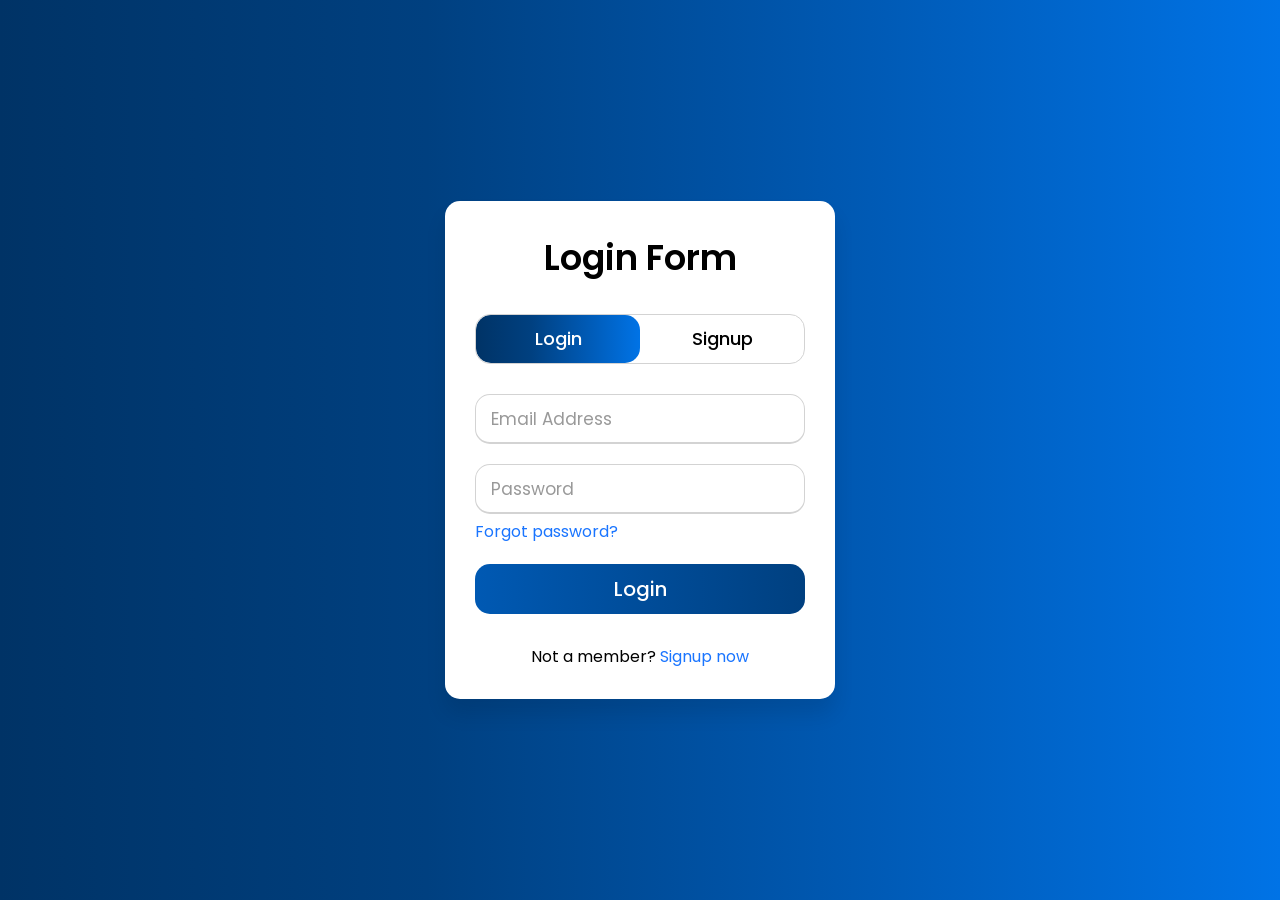
==== login/index.html @ 61959282 "Add files via upload" ====
<!DOCTYPE html>
<html lang="en">

  <head>
    <meta charset="UTF-8">
    <title>login &amp; signup form with html css &amp; javascript</title>
    <link rel="stylesheet" href="./style.css">

  </head>
    
  <body>
  <div class="wrapper">
      <div class="title-text">
        <div class="title login">Login Form</div>
        <div class="title signup">Signup Form</div>
      </div>
      <div class="form-container">
        <div class="slide-controls">
          <input type="radio" name="slide" id="login" checked>
          <input type="radio" name="slide" id="signup">
          <label for="login" class="slide login">Login</label>
          <label for="signup" class="slide signup">Signup</label>
          <div class="slider-tab"></div>
        </div>
        <div class="form-inner">
          <form action="#" class="login">
            <div class="field">
              <input type="text" placeholder="Email Address" required>
            </div>
            <div class="field">
              <input type="password" placeholder="Password" required>
            </div>
            <div class="pass-link"><a href="#">Forgot password?</a></div>
            <div class="field btn">
              <div class="btn-layer"></div>
              <input type="submit" value="Login">
            </div>
            <div class="signup-link">Not a member? <a href="">Signup now</a></div>
          </form>
          <form action="#" class="signup">
            <div class="field">
              <input type="text" placeholder="Email Address" required>
            </div>
            <div class="field">
              <input type="password" placeholder="Password" required>
            </div>
            <div class="field">
              <input type="password" placeholder="Confirm password" required>
            </div>
            <div class="field btn">
              <div class="btn-layer"></div>
              <input type="submit" value="Signup">
            </div>
          </form>
        </div>
      </div>
    </div>
    <script  src="./script.js"></script>

  </body>
  
</html>
---- login/style.css ----
@import url('https://fonts.googleapis.com/css?family=Poppins:400,500,600,700&display=swap');
*{
  margin: 0;
  padding: 0;
  box-sizing: border-box;
  font-family: 'Poppins', sans-serif;
}
html,body{
  display: grid;
  height: 100%;
  width: 100%;
  place-items: center;
  background: -webkit-linear-gradient(left, #003366,#004080,#0059b3
, #0073e6);
}
::selection{
  background: #1a75ff;
  color: #fff;
}
.wrapper{
  overflow: hidden;
  max-width: 390px;
  background: #fff;
  padding: 30px;
  border-radius: 15px;
  box-shadow: 0px 15px 20px rgba(0,0,0,0.1);
}
.wrapper .title-text{
  display: flex;
  width: 200%;
}
.wrapper .title{
  width: 50%;
  font-size: 35px;
  font-weight: 600;
  text-align: center;
  transition: all 0.6s cubic-bezier(0.68,-0.55,0.265,1.55);
}
.wrapper .slide-controls{
  position: relative;
  display: flex;
  height: 50px;
  width: 100%;
  overflow: hidden;
  margin: 30px 0 10px 0;
  justify-content: space-between;
  border: 1px solid lightgrey;
  border-radius: 15px;
}
.slide-controls .slide{
  height: 100%;
  width: 100%;
  color: #fff;
  font-size: 18px;
  font-weight: 500;
  text-align: center;
  line-height: 48px;
  cursor: pointer;
  z-index: 1;
  transition: all 0.6s ease;
}
.slide-controls label.signup{
  color: #000;
}
.slide-controls .slider-tab{
  position: absolute;
  height: 100%;
  width: 50%;
  left: 0;
  z-index: 0;
  border-radius: 15px;
  background: -webkit-linear-gradient(left,#003366,#004080,#0059b3
, #0073e6);
  transition: all 0.6s cubic-bezier(0.68,-0.55,0.265,1.55);
}
input[type="radio"]{
  display: none;
}
#signup:checked ~ .slider-tab{
  left: 50%;
}
#signup:checked ~ label.signup{
  color: #fff;
  cursor: default;
  user-select: none;
}
#signup:checked ~ label.login{
  color: #000;
}
#login:checked ~ label.signup{
  color: #000;
}
#login:checked ~ label.login{
  cursor: default;
  user-select: none;
}
.wrapper .form-container{
  width: 100%;
  overflow: hidden;
}
.form-container .form-inner{
  display: flex;
  width: 200%;
}
.form-container .form-inner form{
  width: 50%;
  transition: all 0.6s cubic-bezier(0.68,-0.55,0.265,1.55);
}
.form-inner form .field{
  height: 50px;
  width: 100%;
  margin-top: 20px;
}
.form-inner form .field input{
  height: 100%;
  width: 100%;
  outline: none;
  padding-left: 15px;
  border-radius: 15px;
  border: 1px solid lightgrey;
  border-bottom-width: 2px;
  font-size: 17px;
  transition: all 0.3s ease;
}
.form-inner form .field input:focus{
  border-color: #1a75ff;
  /* box-shadow: inset 0 0 3px #fb6aae; */
}
.form-inner form .field input::placeholder{
  color: #999;
  transition: all 0.3s ease;
}
form .field input:focus::placeholder{
  color: #1a75ff;
}
.form-inner form .pass-link{
  margin-top: 5px;
}
.form-inner form .signup-link{
  text-align: center;
  margin-top: 30px;
}
.form-inner form .pass-link a,
.form-inner form .signup-link a{
  color: #1a75ff;
  text-decoration: none;
}
.form-inner form .pass-link a:hover,
.form-inner form .signup-link a:hover{
  text-decoration: underline;
}
form .btn{
  height: 50px;
  width: 100%;
  border-radius: 15px;
  position: relative;
  overflow: hidden;
}
form .btn .btn-layer{
  height: 100%;
  width: 300%;
  position: absolute;
  left: -100%;
  background: -webkit-linear-gradient(right,#003366,#004080,#0059b3
, #0073e6);
  border-radius: 15px;
  transition: all 0.4s ease;;
}
form .btn:hover .btn-layer{
  left: 0;
}
form .btn input[type="submit"]{
  height: 100%;
  width: 100%;
  z-index: 1;
  position: relative;
  background: none;
  border: none;
  color: #fff;
  padding-left: 0;
  border-radius: 15px;
  font-size: 20px;
  font-weight: 500;
  cursor: pointer;
}
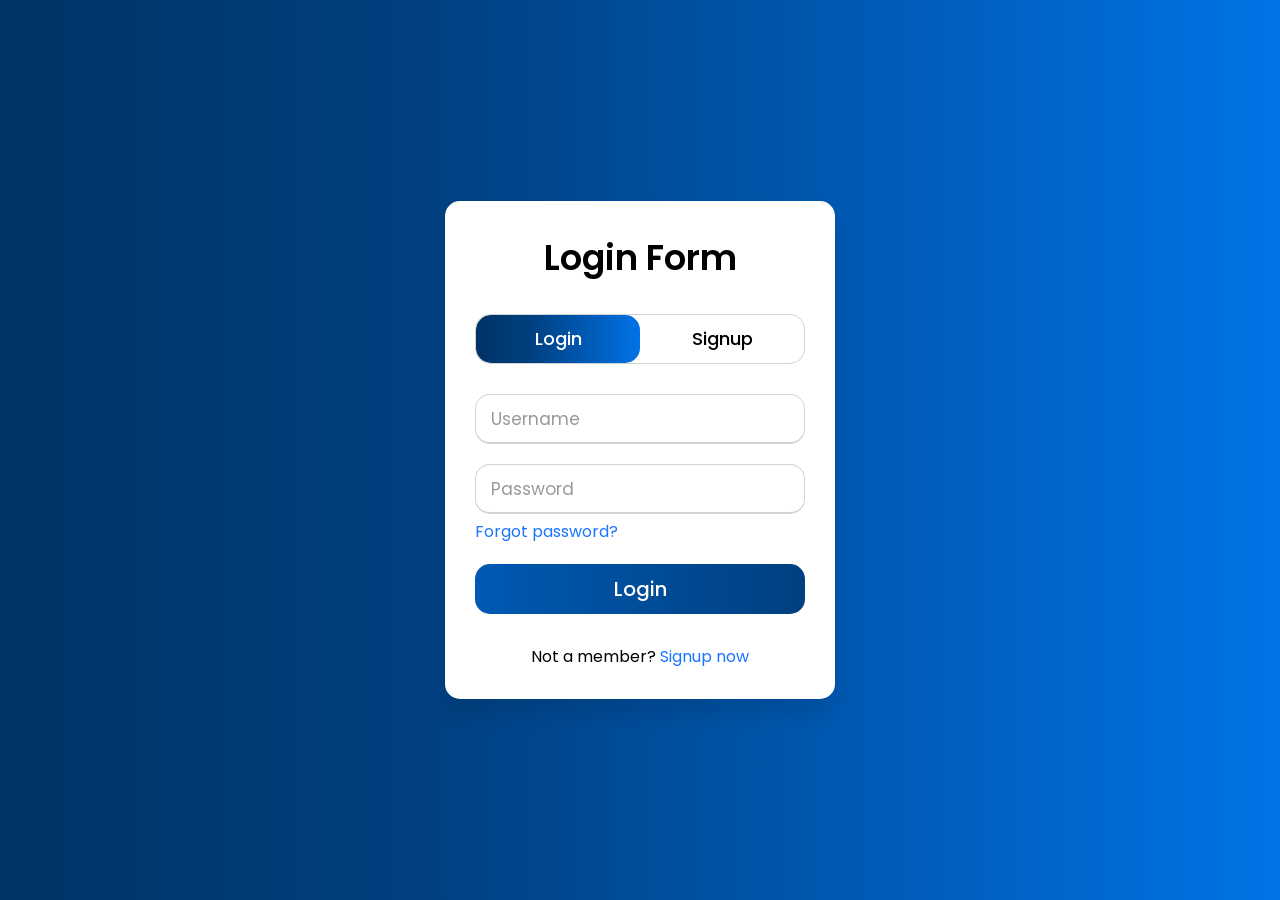
==== commit 9dbb28df: "Update index.html" ====
--- a/login/index.html
+++ b/login/index.html
@@ -25,7 +25,7 @@
         <div class="form-inner">
           <form action="#" class="login">
             <div class="field">
-              <input type="text" placeholder="Email Address" required>
+              <input type="text" placeholder="Username" required>
             </div>
             <div class="field">
               <input type="password" placeholder="Password" required>
@@ -39,7 +39,7 @@
           </form>
           <form action="#" class="signup">
             <div class="field">
-              <input type="text" placeholder="Email Address" required>
+              <input type="email" placeholder="Email Address" required>
             </div>
             <div class="field">
               <input type="password" placeholder="Password" required>
@@ -56,7 +56,10 @@
       </div>
     </div>
     <script  src="./script.js"></script>
-
+    <div id="alertBox" class="alert" style="display:none;"></div>
+   </form>
+    
+  <script src="js/login.js"></script>
   </body>
   
 </html>
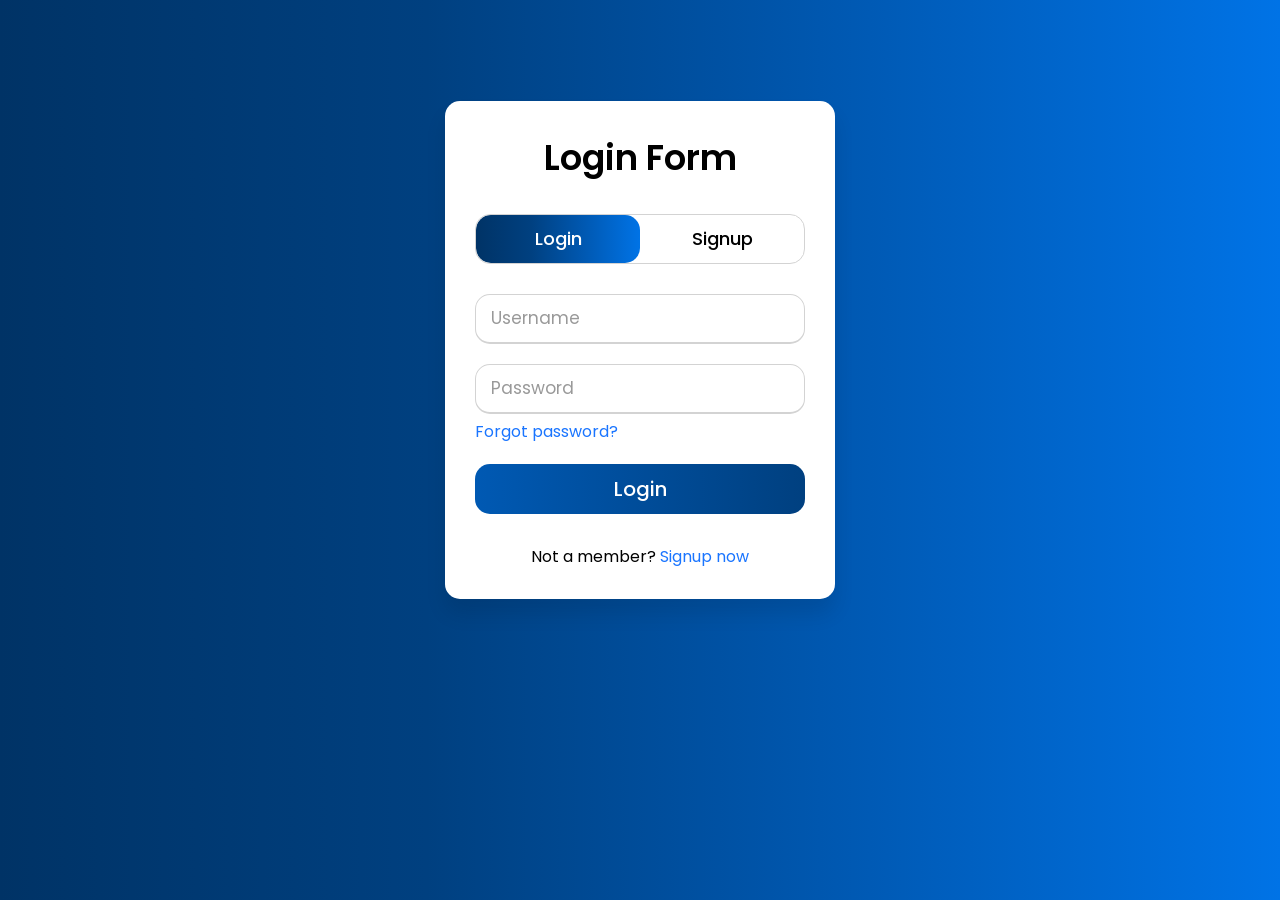
==== commit 5a360704: "Update index.html" ====
--- a/login/index.html
+++ b/login/index.html
@@ -60,6 +60,8 @@
    </form>
     
   <script src="js/login.js"></script>
+  <p id="message"></p>
+  <script src="js/register.js" defer></script>
   </body>
   
 </html>
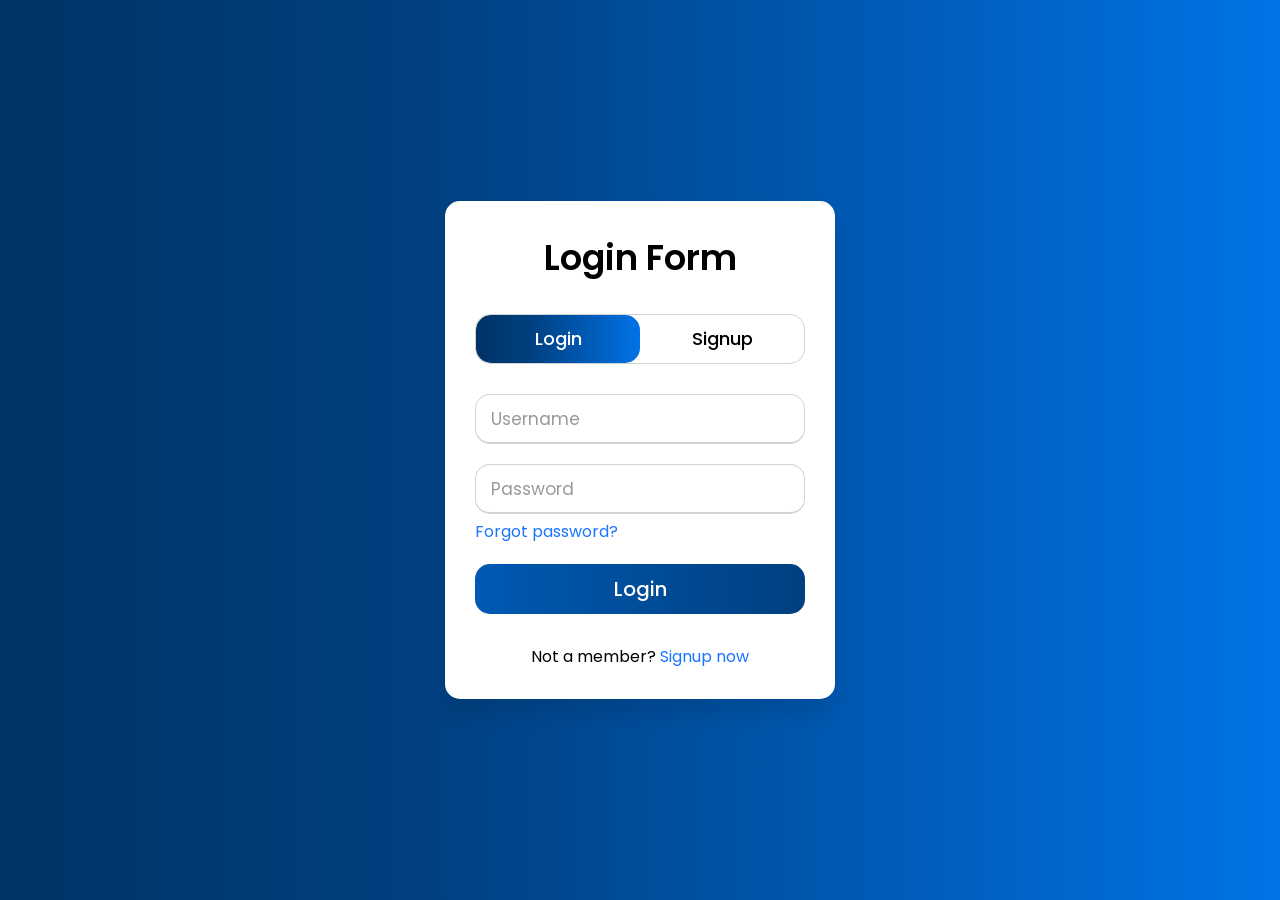
==== commit 76df1f60: "Update index.html" ====
--- a/login/index.html
+++ b/login/index.html
@@ -56,12 +56,7 @@
       </div>
     </div>
     <script  src="./script.js"></script>
-    <div id="alertBox" class="alert" style="display:none;"></div>
-   </form>
     
-  <script src="js/login.js"></script>
-  <p id="message"></p>
-  <script src="js/register.js" defer></script>
   </body>
   
 </html>
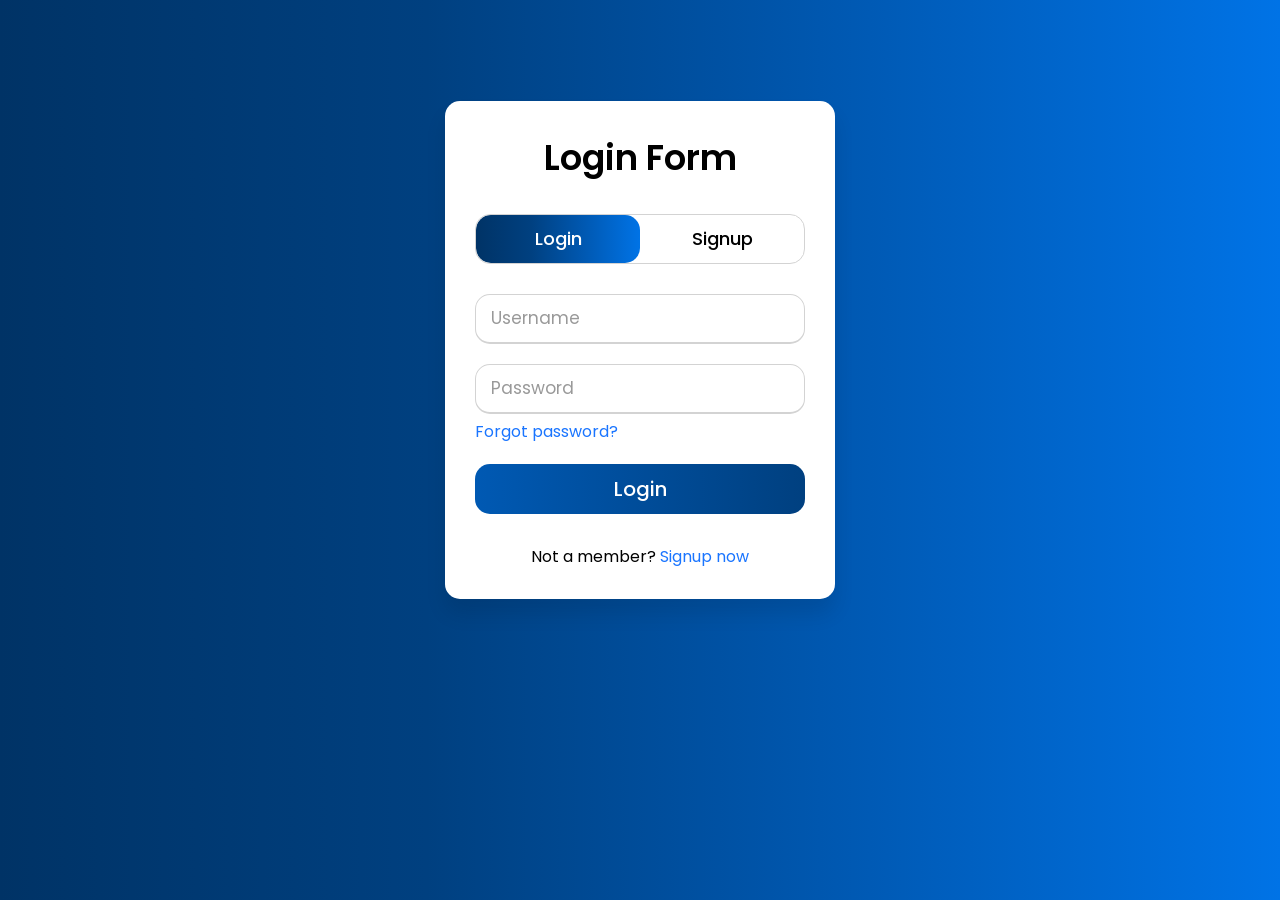
==== commit fb3a394c: "Update index.html" ====
--- a/login/index.html
+++ b/login/index.html
@@ -56,7 +56,12 @@
       </div>
     </div>
     <script  src="./script.js"></script>
+    <div id="alertBox" class="alert" style="display:none;"></div>
+   </form>
     
+  <script src="js/login.js"></script>
+  <p id="message"></p>
+  <script src="js/register.js" defer></script>
   </body>
   
 </html>
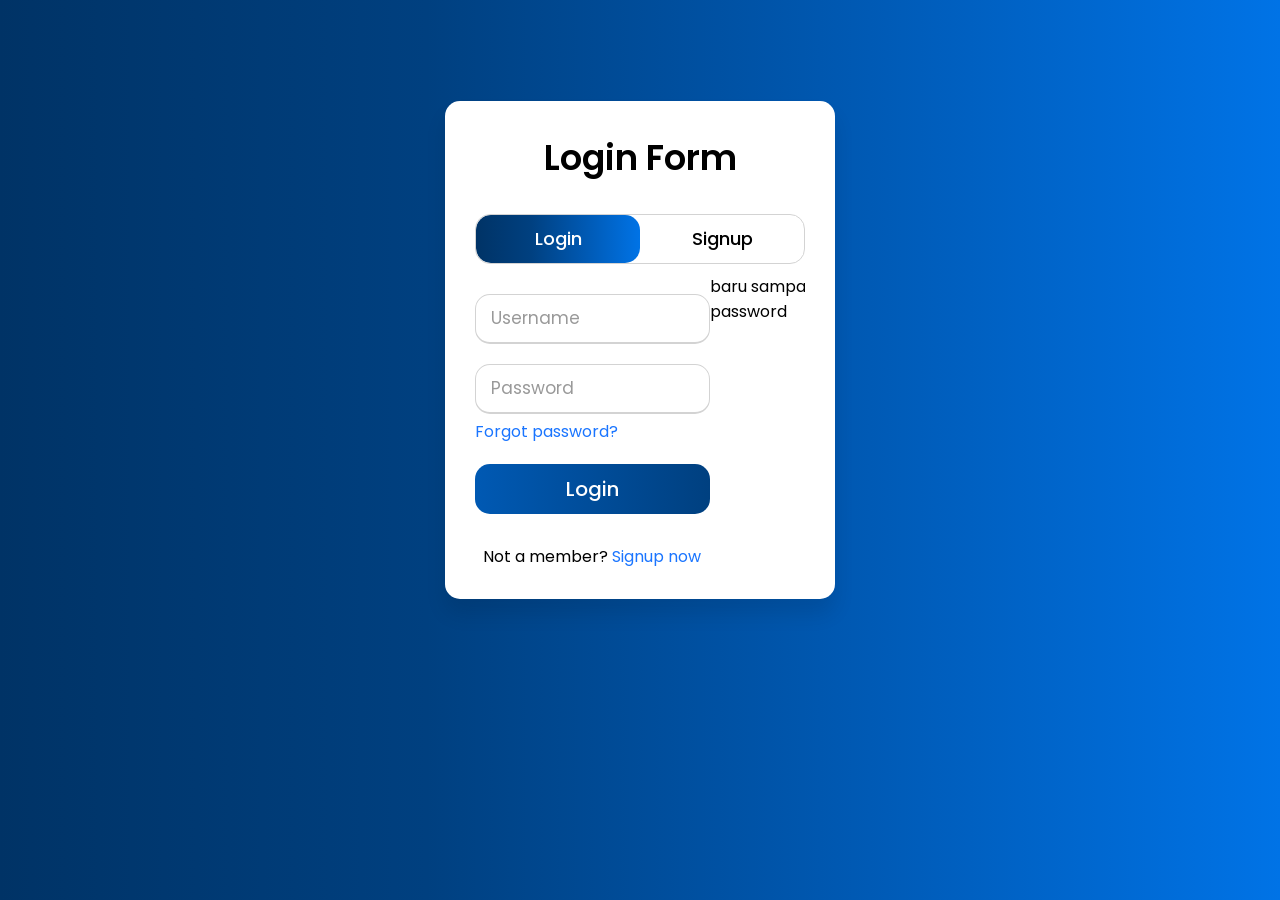
==== commit b79f5857: "Update index.html" ====
--- a/login/index.html
+++ b/login/index.html
@@ -23,20 +23,25 @@
           <div class="slider-tab"></div>
         </div>
         <div class="form-inner">
-          <form action="#" class="login">
+
+          
+          <form action="#" class="login" id ="loginForm">
             <div class="field">
-              <input type="text" placeholder="Username" required>
+              <input type="text" placeholder="Username" required id="username">
             </div>
             <div class="field">
-              <input type="password" placeholder="Password" required>
+              <input type="password" placeholder="Password" required id="password">
             </div>
-            <div class="pass-link"><a href="#">Forgot password?</a></div>
+            <div class="pass-link">
+              <a href="#">Forgot password?</a></div>
             <div class="field btn">
-              <div class="btn-layer"></div>
+              <div class="btn-layer"></div> 
               <input type="submit" value="Login">
             </div>
             <div class="signup-link">Not a member? <a href="">Signup now</a></div>
           </form>
+baru sampai required id password
+          
           <form action="#" class="signup">
             <div class="field">
               <input type="email" placeholder="Email Address" required>
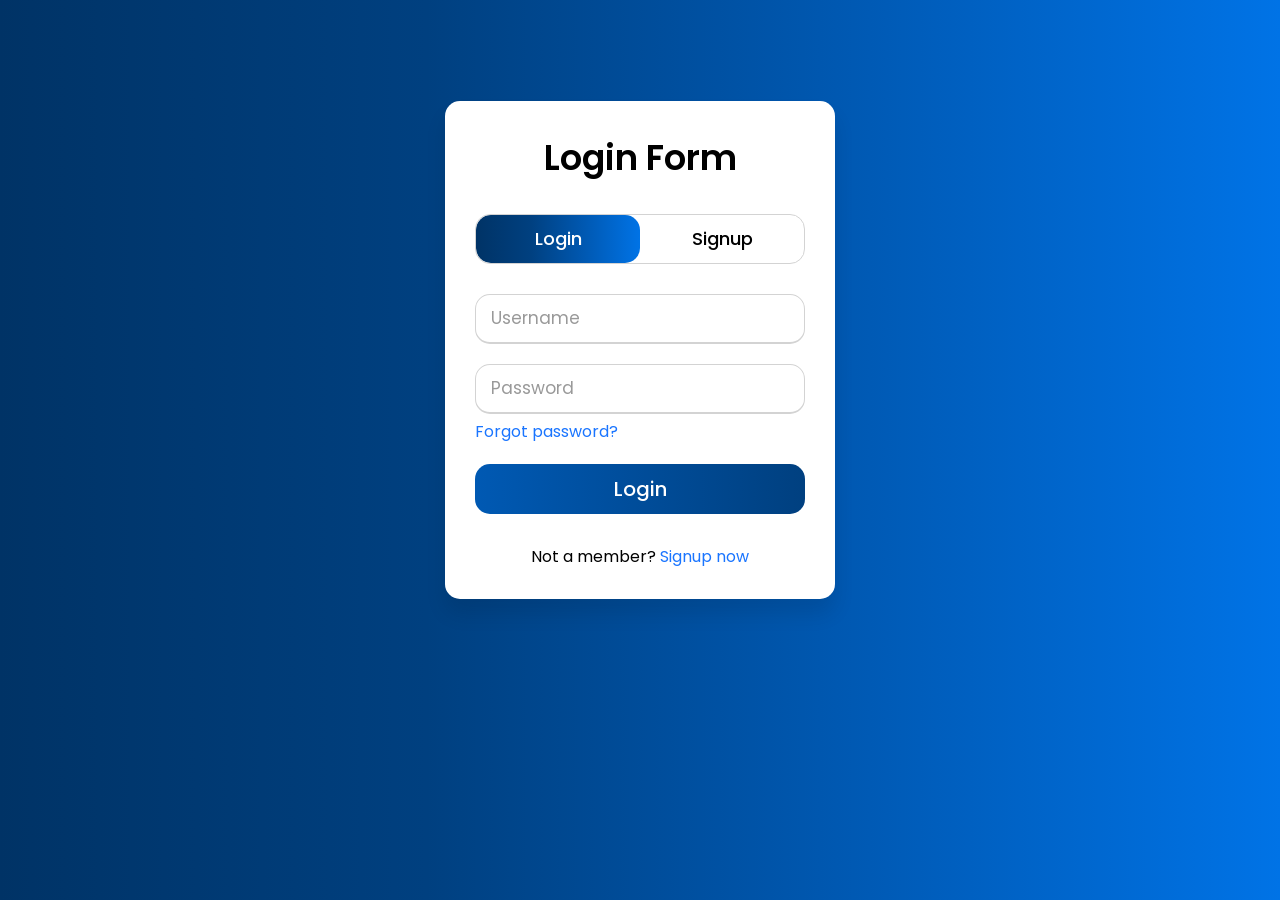
==== commit e6797b5c: "Remove unnecessary comment in login form" ====
--- a/login/index.html
+++ b/login/index.html
@@ -40,17 +40,16 @@
             </div>
             <div class="signup-link">Not a member? <a href="">Signup now</a></div>
           </form>
-baru sampai required id password
           
           <form action="#" class="signup">
             <div class="field">
-              <input type="email" placeholder="Email Address" required>
+              <input type="email" placeholder="Email Address" required id="email">
             </div>
             <div class="field">
-              <input type="password" placeholder="Password" required>
+              <input type="password" placeholder="Password" required id="password">
             </div>
             <div class="field">
-              <input type="password" placeholder="Confirm password" required>
+              <input type="password" placeholder="Confirm password" required id="password">
             </div>
             <div class="field btn">
               <div class="btn-layer"></div>
